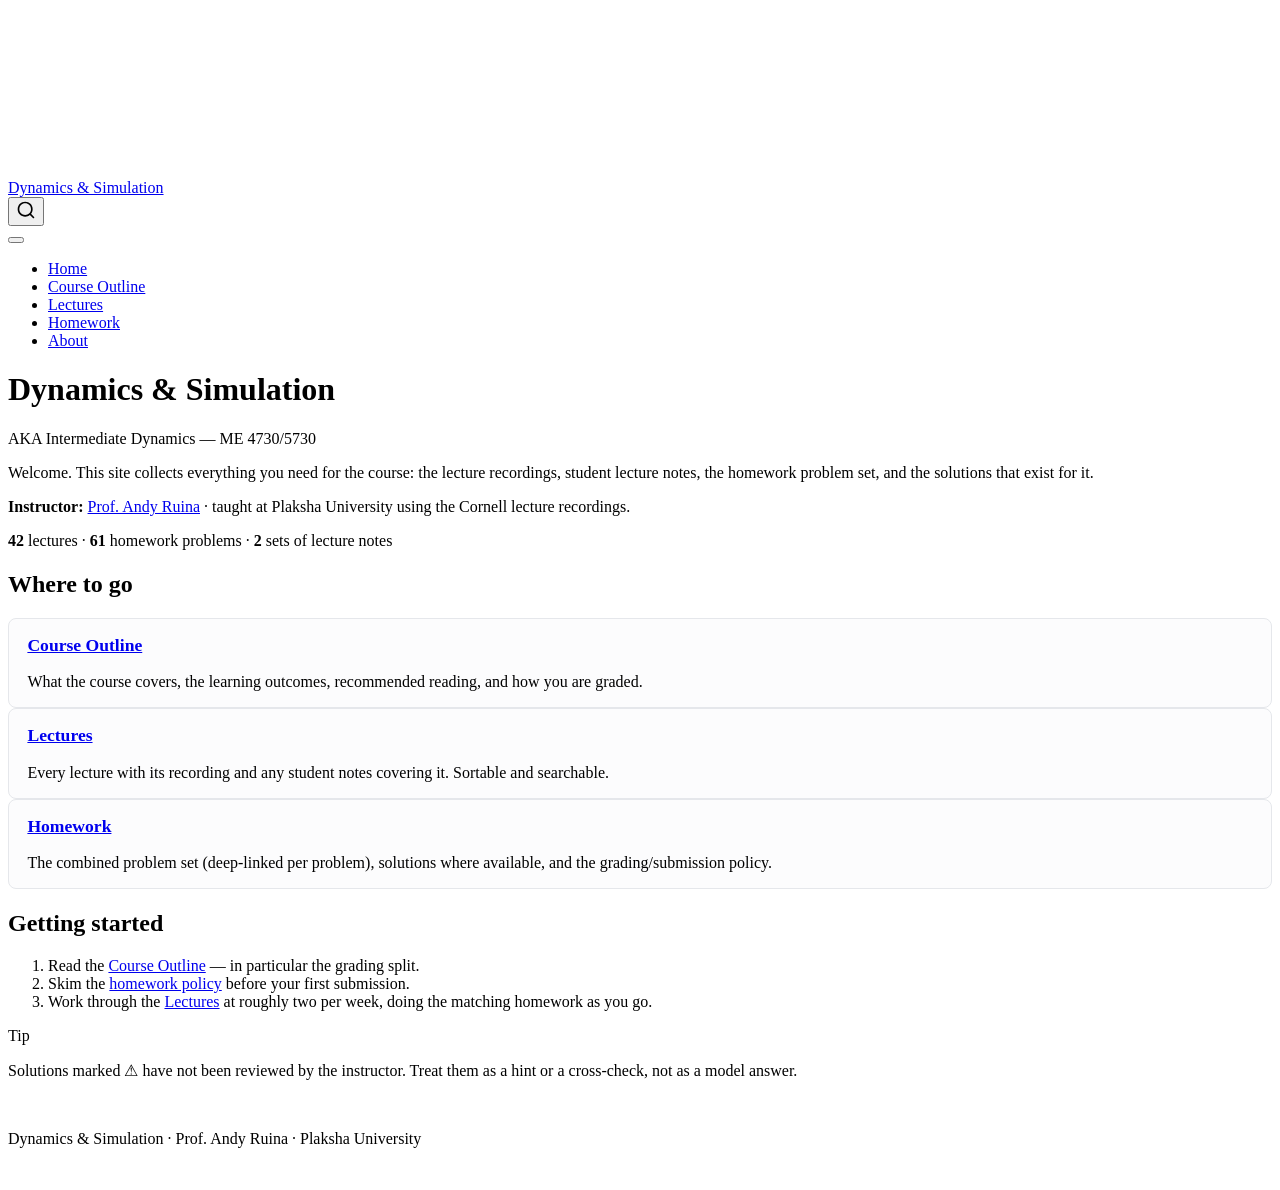
==== index.html @ d8b7e705 "Built site for gh-pages" ====
<!DOCTYPE html>
<html xmlns="http://www.w3.org/1999/xhtml" lang="en" xml:lang="en"><head>

<meta charset="utf-8">
<meta name="generator" content="quarto-1.10.18">

<meta name="viewport" content="width=device-width, initial-scale=1.0, user-scalable=yes">


<title>Dynamics &amp; Simulation</title>
<style>
/* Default styles provided by pandoc.
** See https://pandoc.org/MANUAL.html#variables-for-html for config info.
*/
span.smallcaps{font-variant: small-caps;}
div.columns{display: flex; gap: 1.5em;}
div.column{flex: auto;}
@media screen {
div.columns{gap: min(4vw, 1.5em);}
div.column{overflow-x: auto;}
}
div.hanging-indent{margin-left: 1.5em; text-indent: -1.5em;}
ul.task-list{list-style: none;}
ul.task-list li input[type="checkbox"] {
  width: 0.8em;
  margin: 0 0.8em 0.2em -1em; /* quarto-specific, see https://github.com/quarto-dev/quarto-cli/issues/4556 */ 
  vertical-align: middle;
}
</style>


<script src="site_libs/quarto-nav/quarto-nav.js"></script>
<script src="site_libs/quarto-nav/headroom.min.js"></script>
<script src="site_libs/clipboard/clipboard.min.js"></script>
<script src="site_libs/quarto-search/autocomplete.umd.js"></script>
<script src="site_libs/quarto-search/fuse.min.js"></script>
<script src="site_libs/quarto-search/quarto-search.js"></script>
<meta name="quarto:offset" content="./">
<script src="site_libs/quarto-html/quarto.js" type="module"></script>
<script src="site_libs/quarto-html/tabsets/tabsets.js" type="module"></script>
<script src="site_libs/quarto-html/popper.min.js"></script>
<script src="site_libs/quarto-html/tippy.umd.min.js"></script>
<script src="site_libs/quarto-html/anchor.min.js"></script>
<link href="site_libs/quarto-html/tippy.css" rel="stylesheet">
<link href="site_libs/quarto-html/quarto-syntax-highlighting-64a204ab8560d761af7679ceaba22944.css" rel="stylesheet" id="quarto-text-highlighting-styles">
<script src="site_libs/bootstrap/bootstrap.min.js"></script>
<link href="site_libs/bootstrap/bootstrap-icons.css" rel="stylesheet">
<link href="site_libs/bootstrap/bootstrap-6ac2aec46ad7f46b16024ee4409aa65c.min.css" rel="stylesheet" append-hash="true" id="quarto-bootstrap" data-mode="light">
<script id="quarto-search-options" type="application/json">{
  "location": "navbar",
  "copy-button": false,
  "collapse-after": 3,
  "panel-placement": "end",
  "type": "overlay",
  "limit": 50,
  "keyboard-shortcut": [
    "f",
    "/",
    "s"
  ],
  "show-item-context": false,
  "language": {
    "search-no-results-text": "No results",
    "search-matching-documents-text": "matching documents",
    "search-copy-link-title": "Copy link to search",
    "search-hide-matches-text": "Hide additional matches",
    "search-more-match-text": "more match in this document",
    "search-more-matches-text": "more matches in this document",
    "search-clear-button-title": "Clear",
    "search-text-placeholder": "",
    "search-detached-cancel-button-title": "Cancel",
    "search-submit-button-title": "Submit",
    "search-label": "Search"
  }
}</script>


<link rel="stylesheet" href="styles.css">
</head>

<body class="nav-fixed fullcontent quarto-light">

<div id="quarto-search-results"></div>
  <header id="quarto-header" class="headroom fixed-top">
    <nav class="navbar navbar-expand-lg " data-bs-theme="dark">
      <div class="navbar-container container-fluid">
      <div class="navbar-brand-container mx-auto">
    <a class="navbar-brand" href="./index.html">
    <span class="navbar-title">Dynamics &amp; Simulation</span>
    </a>
  </div>
            <div id="quarto-search" class="" title="Search"></div>
          <button class="navbar-toggler" type="button" data-bs-toggle="collapse" data-bs-target="#navbarCollapse" aria-controls="navbarCollapse" role="menu" aria-expanded="false" aria-label="Toggle navigation" onclick="if (window.quartoToggleHeadroom) { window.quartoToggleHeadroom(); }">
  <span class="navbar-toggler-icon"></span>
</button>
          <div class="collapse navbar-collapse" id="navbarCollapse">
            <ul class="navbar-nav navbar-nav-scroll me-auto">
  <li class="nav-item">
    <a class="nav-link active" href="./index.html" aria-current="page"> 
<span class="menu-text">Home</span></a>
  </li>  
  <li class="nav-item">
    <a class="nav-link" href="./outline.html"> 
<span class="menu-text">Course Outline</span></a>
  </li>  
  <li class="nav-item">
    <a class="nav-link" href="./lectures.html"> 
<span class="menu-text">Lectures</span></a>
  </li>  
  <li class="nav-item">
    <a class="nav-link" href="./homework.html"> 
<span class="menu-text">Homework</span></a>
  </li>  
  <li class="nav-item">
    <a class="nav-link" href="./about.html"> 
<span class="menu-text">About</span></a>
  </li>  
</ul>
          </div> <!-- /navcollapse -->
            <div class="quarto-navbar-tools">
</div>
      </div> <!-- /container-fluid -->
    </nav>
</header>
<!-- content -->
<div id="quarto-content" class="quarto-container page-columns page-rows-contents page-layout-article page-navbar">
<!-- sidebar -->
<!-- margin-sidebar -->
    
<!-- main -->
<main class="content" id="quarto-document-content">

<header id="title-block-header" class="quarto-title-block default">
<div class="quarto-title">
<h1 class="title">Dynamics &amp; Simulation</h1>
<p class="subtitle lead">AKA Intermediate Dynamics — ME 4730/5730</p>
</div>



<div class="quarto-title-meta">

    
  
    
  </div>
  


</header>


<p>Welcome. This site collects everything you need for the course: the lecture recordings, student lecture notes, the homework problem set, and the solutions that exist for it.</p>
<p><strong>Instructor:</strong> <a href="https://ruina.org">Prof.&nbsp;Andy Ruina</a> · taught at Plaksha University using the Cornell lecture recordings.</p>
<p><strong>42</strong> lectures · <strong>61</strong> homework problems · <strong>2</strong> sets of lecture notes</p>
<section id="where-to-go" class="level2">
<h2 class="anchored" data-anchor-id="where-to-go">Where to go</h2>
<div class="grid">
<section id="course-outline" class="level3 g-col-12 g-col-md-4">
<h3 class="anchored" data-anchor-id="course-outline"><a href="./outline.html">Course Outline</a></h3>
<p>What the course covers, the learning outcomes, recommended reading, and how you are graded.</p>
</section>
<section id="lectures" class="level3 g-col-12 g-col-md-4">
<h3 class="anchored" data-anchor-id="lectures"><a href="./lectures.html">Lectures</a></h3>
<p>Every lecture with its recording and any student notes covering it. Sortable and searchable.</p>
</section>
<section id="homework" class="level3 g-col-12 g-col-md-4">
<h3 class="anchored" data-anchor-id="homework"><a href="./homework.html">Homework</a></h3>
<p>The combined problem set (deep-linked per problem), solutions where available, and the grading/submission policy.</p>
</section>
</div>
</section>
<section id="getting-started" class="level2">
<h2 class="anchored" data-anchor-id="getting-started">Getting started</h2>
<ol type="1">
<li>Read the <a href="./outline.html">Course Outline</a> — in particular the grading split.</li>
<li>Skim the <a href="./homework.html#homework-policy">homework policy</a> before your first submission.</li>
<li>Work through the <a href="./lectures.html">Lectures</a> at roughly two per week, doing the matching homework as you go.</li>
</ol>
<div class="callout callout-style-default callout-tip callout-titled">
<div class="callout-header d-flex align-content-center">
<div class="callout-icon-container">
<i class="callout-icon"></i>
</div>
<div class="callout-title-container flex-fill">
Tip
</div>
</div>
<div class="callout-body-container callout-body">
<p>Solutions marked ⚠ have not been reviewed by the instructor. Treat them as a hint or a cross-check, not as a model answer.</p>
</div>
</div>


</section>

</main> <!-- /main -->
<script id="quarto-html-after-body" type="application/javascript">
  window.document.addEventListener("DOMContentLoaded", function (event) {
    const icon = "";
    const anchorJS = new window.AnchorJS();
    anchorJS.options = {
      placement: 'right',
      icon: icon
    };
    anchorJS.add('.anchored');
    const isCodeAnnotation = (el) => {
      for (const clz of el.classList) {
        if (clz.startsWith('code-annotation-')) {                     
          return true;
        }
      }
      return false;
    }
    const onCopySuccess = function(e) {
      // button target
      const button = e.trigger;
      // don't keep focus
      button.blur();
      // flash "checked"
      button.classList.add('code-copy-button-checked');
      var currentTitle = button.getAttribute("title");
      button.setAttribute("title", "Copied!");
      let tooltip;
      if (window.bootstrap) {
        button.setAttribute("data-bs-toggle", "tooltip");
        button.setAttribute("data-bs-placement", "left");
        button.setAttribute("data-bs-title", "Copied!");
        tooltip = new bootstrap.Tooltip(button, 
          { trigger: "manual", 
            customClass: "code-copy-button-tooltip",
            offset: [0, -8]});
        tooltip.show();    
      }
      setTimeout(function() {
        if (tooltip) {
          tooltip.hide();
          button.removeAttribute("data-bs-title");
          button.removeAttribute("data-bs-toggle");
          button.removeAttribute("data-bs-placement");
        }
        button.setAttribute("title", currentTitle);
        button.classList.remove('code-copy-button-checked');
      }, 1000);
      // clear code selection
      e.clearSelection();
    }
    const getTextToCopy = function(trigger) {
      const outerScaffold = trigger.parentElement.cloneNode(true);
      const codeEl = outerScaffold.querySelector('code');
      for (const childEl of codeEl.children) {
        if (isCodeAnnotation(childEl)) {
          childEl.remove();
        }
      }
      return codeEl.innerText;
    }
    const clipboard = new window.ClipboardJS('.code-copy-button:not([data-in-quarto-modal])', {
      text: getTextToCopy
    });
    clipboard.on('success', onCopySuccess);
    if (window.document.getElementById('quarto-embedded-source-code-modal')) {
      const clipboardModal = new window.ClipboardJS('.code-copy-button[data-in-quarto-modal]', {
        text: getTextToCopy,
        container: window.document.getElementById('quarto-embedded-source-code-modal')
      });
      clipboardModal.on('success', onCopySuccess);
    }
      var localhostRegex = new RegExp(/^(?:http|https):\/\/localhost\:?[0-9]*\//);
      var mailtoRegex = new RegExp(/^mailto:/);
        var filterRegex = new RegExp("https:\/\/suraj1102\.github\.io\/DynamicsSimWebsite\/");
      var isInternal = (href) => {
          return filterRegex.test(href) || localhostRegex.test(href) || mailtoRegex.test(href);
      }
      // Inspect non-navigation links and adorn them if external
     var links = window.document.querySelectorAll('a[href]:not(.nav-link):not(.navbar-brand):not(.toc-action):not(.sidebar-link):not(.sidebar-item-toggle):not(.pagination-link):not(.no-external):not([aria-hidden]):not(.dropdown-item):not(.quarto-navigation-tool):not(.about-link)');
      for (var i=0; i<links.length; i++) {
        const link = links[i];
        if (!isInternal(link.href)) {
          // undo the damage that might have been done by quarto-nav.js in the case of
          // links that we want to consider external
          if (link.dataset.originalHref !== undefined) {
            link.href = link.dataset.originalHref;
          }
            // target, if specified
            link.setAttribute("target", "_blank");
            if (link.getAttribute("rel") === null) {
              link.setAttribute("rel", "noopener");
            }
        }
      }
    function tippyHover(el, contentFn, onTriggerFn, onUntriggerFn) {
      const config = {
        allowHTML: true,
        maxWidth: 500,
        delay: 100,
        arrow: false,
        appendTo: function(el) {
            return el.parentElement;
        },
        interactive: true,
        interactiveBorder: 10,
        theme: 'quarto',
        placement: 'bottom-start',
      };
      if (contentFn) {
        config.content = contentFn;
      }
      if (onTriggerFn) {
        config.onTrigger = onTriggerFn;
      }
      if (onUntriggerFn) {
        config.onUntrigger = onUntriggerFn;
      }
      window.tippy(el, config); 
    }
    const noterefs = window.document.querySelectorAll('a[role="doc-noteref"]');
    for (var i=0; i<noterefs.length; i++) {
      const ref = noterefs[i];
      tippyHover(ref, function() {
        // use id or data attribute instead here
        let href = ref.getAttribute('data-footnote-href') || ref.getAttribute('href');
        try { href = new URL(href).hash; } catch {}
        const id = href.replace(/^#\/?/, "");
        const note = window.document.getElementById(id);
        if (note) {
          return note.innerHTML;
        } else {
          return "";
        }
      });
    }
    const xrefs = window.document.querySelectorAll('a.quarto-xref');
    const processXRef = (id, note) => {
      // Strip column container classes
      const stripColumnClz = (el) => {
        el.classList.remove("page-full", "page-columns");
        if (el.children) {
          for (const child of el.children) {
            stripColumnClz(child);
          }
        }
      }
      stripColumnClz(note)
      if (id === null || id.startsWith('sec-')) {
        // Special case sections, only their first couple elements
        const container = document.createElement("div");
        if (note.children && note.children.length > 2) {
          container.appendChild(note.children[0].cloneNode(true));
          for (let i = 1; i < note.children.length; i++) {
            const child = note.children[i];
            if (child.tagName === "P" && child.innerText === "") {
              continue;
            } else {
              container.appendChild(child.cloneNode(true));
              break;
            }
          }
          if (window.Quarto?.typesetMath) {
            window.Quarto.typesetMath(container);
          }
          return container.innerHTML
        } else {
          if (window.Quarto?.typesetMath) {
            window.Quarto.typesetMath(note);
          }
          return note.innerHTML;
        }
      } else {
        // Remove any anchor links if they are present
        const anchorLink = note.querySelector('a.anchorjs-link');
        if (anchorLink) {
          anchorLink.remove();
        }
        if (window.Quarto?.typesetMath) {
          window.Quarto.typesetMath(note);
        }
        if (note.classList.contains("callout")) {
          return note.outerHTML;
        } else {
          return note.innerHTML;
        }
      }
    }
    for (var i=0; i<xrefs.length; i++) {
      const xref = xrefs[i];
      tippyHover(xref, undefined, function(instance) {
        instance.disable();
        let url = xref.getAttribute('href');
        let hash = undefined; 
        if (url.startsWith('#')) {
          hash = url;
        } else {
          try { hash = new URL(url).hash; } catch {}
        }
        if (hash) {
          const id = hash.replace(/^#\/?/, "");
          const note = window.document.getElementById(id);
          if (note !== null) {
            try {
              const html = processXRef(id, note.cloneNode(true));
              instance.setContent(html);
            } finally {
              instance.enable();
              instance.show();
            }
          } else {
            // See if we can fetch this
            fetch(url.split('#')[0])
            .then(res => res.text())
            .then(html => {
              const parser = new DOMParser();
              const htmlDoc = parser.parseFromString(html, "text/html");
              const note = htmlDoc.getElementById(id);
              if (note !== null) {
                const html = processXRef(id, note);
                instance.setContent(html);
              } 
            }).finally(() => {
              instance.enable();
              instance.show();
            });
          }
        } else {
          // See if we can fetch a full url (with no hash to target)
          // This is a special case and we should probably do some content thinning / targeting
          fetch(url)
          .then(res => res.text())
          .then(html => {
            const parser = new DOMParser();
            const htmlDoc = parser.parseFromString(html, "text/html");
            const note = htmlDoc.querySelector('main.content');
            if (note !== null) {
              // This should only happen for chapter cross references
              // (since there is no id in the URL)
              // remove the first header
              if (note.children.length > 0 && note.children[0].tagName === "HEADER") {
                note.children[0].remove();
              }
              const html = processXRef(null, note);
              instance.setContent(html);
            } 
          }).finally(() => {
            instance.enable();
            instance.show();
          });
        }
      }, function(instance) {
      });
    }
        let selectedAnnoteEl;
        const selectorForAnnotation = ( cell, annotation) => {
          let cellAttr = 'data-code-cell="' + cell + '"';
          let lineAttr = 'data-code-annotation="' +  annotation + '"';
          const selector = 'span[' + cellAttr + '][' + lineAttr + ']';
          return selector;
        }
        const selectCodeLines = (annoteEl) => {
          const doc = window.document;
          const targetCell = annoteEl.getAttribute("data-target-cell");
          const targetAnnotation = annoteEl.getAttribute("data-target-annotation");
          const annoteSpan = window.document.querySelector(selectorForAnnotation(targetCell, targetAnnotation));
          const lines = annoteSpan.getAttribute("data-code-lines").split(",");
          const lineIds = lines.map((line) => {
            return targetCell + "-" + line;
          })
          let top = null;
          let height = null;
          let parent = null;
          if (lineIds.length > 0) {
              //compute the position of the single el (top and bottom and make a div)
              const el = window.document.getElementById(lineIds[0]);
              top = el.offsetTop;
              height = el.offsetHeight;
              parent = el.parentElement.parentElement;
            if (lineIds.length > 1) {
              const lastEl = window.document.getElementById(lineIds[lineIds.length - 1]);
              const bottom = lastEl.offsetTop + lastEl.offsetHeight;
              height = bottom - top;
            }
            if (top !== null && height !== null && parent !== null) {
              // cook up a div (if necessary) and position it 
              let div = window.document.getElementById("code-annotation-line-highlight");
              if (div === null) {
                div = window.document.createElement("div");
                div.setAttribute("id", "code-annotation-line-highlight");
                div.style.position = 'absolute';
                parent.appendChild(div);
              }
              div.style.top = top - 2 + "px";
              div.style.height = height + 4 + "px";
              div.style.left = 0;
              let gutterDiv = window.document.getElementById("code-annotation-line-highlight-gutter");
              if (gutterDiv === null) {
                gutterDiv = window.document.createElement("div");
                gutterDiv.setAttribute("id", "code-annotation-line-highlight-gutter");
                gutterDiv.style.position = 'absolute';
                const codeCell = window.document.getElementById(targetCell);
                const gutter = codeCell.querySelector('.code-annotation-gutter');
                gutter.appendChild(gutterDiv);
              }
              gutterDiv.style.top = top - 2 + "px";
              gutterDiv.style.height = height + 4 + "px";
            }
            selectedAnnoteEl = annoteEl;
          }
        };
        const unselectCodeLines = () => {
          const elementsIds = ["code-annotation-line-highlight", "code-annotation-line-highlight-gutter"];
          elementsIds.forEach((elId) => {
            const div = window.document.getElementById(elId);
            if (div) {
              div.remove();
            }
          });
          selectedAnnoteEl = undefined;
        };
          // Handle positioning of the toggle
      window.addEventListener(
        "resize",
        throttle(() => {
          elRect = undefined;
          if (selectedAnnoteEl) {
            selectCodeLines(selectedAnnoteEl);
          }
        }, 10)
      );
      function throttle(fn, ms) {
      let throttle = false;
      let timer;
        return (...args) => {
          if(!throttle) { // first call gets through
              fn.apply(this, args);
              throttle = true;
          } else { // all the others get throttled
              if(timer) clearTimeout(timer); // cancel #2
              timer = setTimeout(() => {
                fn.apply(this, args);
                timer = throttle = false;
              }, ms);
          }
        };
      }
        // Attach click handler to the DT
        const annoteDls = window.document.querySelectorAll('dt[data-target-cell]');
        for (const annoteDlNode of annoteDls) {
          annoteDlNode.addEventListener('click', (event) => {
            const clickedEl = event.target;
            if (clickedEl !== selectedAnnoteEl) {
              unselectCodeLines();
              const activeEl = window.document.querySelector('dt[data-target-cell].code-annotation-active');
              if (activeEl) {
                activeEl.classList.remove('code-annotation-active');
              }
              selectCodeLines(clickedEl);
              clickedEl.classList.add('code-annotation-active');
            } else {
              // Unselect the line
              unselectCodeLines();
              clickedEl.classList.remove('code-annotation-active');
            }
          });
        }
    const findCites = (el) => {
      const parentEl = el.parentElement;
      if (parentEl) {
        const cites = parentEl.dataset.cites;
        if (cites) {
          return {
            el,
            cites: cites.split(' ')
          };
        } else {
          return findCites(el.parentElement)
        }
      } else {
        return undefined;
      }
    };
    var bibliorefs = window.document.querySelectorAll('a[role="doc-biblioref"]');
    for (var i=0; i<bibliorefs.length; i++) {
      const ref = bibliorefs[i];
      const citeInfo = findCites(ref);
      if (citeInfo) {
        tippyHover(citeInfo.el, function() {
          var popup = window.document.createElement('div');
          citeInfo.cites.forEach(function(cite) {
            var citeDiv = window.document.createElement('div');
            citeDiv.classList.add('hanging-indent');
            citeDiv.classList.add('csl-entry');
            var biblioDiv = window.document.getElementById('ref-' + cite);
            if (biblioDiv) {
              citeDiv.innerHTML = biblioDiv.innerHTML;
            }
            popup.appendChild(citeDiv);
          });
          return popup.innerHTML;
        });
      }
    }
  });
  </script>
</div> <!-- /content -->
<footer class="footer">
  <div class="nav-footer">
    <div class="nav-footer-left">
      &nbsp;
    </div>   
    <div class="nav-footer-center">
<p>Dynamics &amp; Simulation · Prof.&nbsp;Andy Ruina · Plaksha University</p>
</div>
    <div class="nav-footer-right">
      &nbsp;
    </div>
  </div>
</footer>




</body></html>
---- site_libs/quarto-html/tippy.css ----
.tippy-box[data-animation=fade][data-state=hidden]{opacity:0}[data-tippy-root]{max-width:calc(100vw - 10px)}.tippy-box{position:relative;background-color:#333;color:#fff;border-radius:4px;font-size:14px;line-height:1.4;white-space:normal;outline:0;transition-property:transform,visibility,opacity}.tippy-box[data-placement^=top]>.tippy-arrow{bottom:0}.tippy-box[data-placement^=top]>.tippy-arrow:before{bottom:-7px;left:0;border-width:8px 8px 0;border-top-color:initial;transform-origin:center top}.tippy-box[data-placement^=bottom]>.tippy-arrow{top:0}.tippy-box[data-placement^=bottom]>.tippy-arrow:before{top:-7px;left:0;border-width:0 8px 8px;border-bottom-color:initial;transform-origin:center bottom}.tippy-box[data-placement^=left]>.tippy-arrow{right:0}.tippy-box[data-placement^=left]>.tippy-arrow:before{border-width:8px 0 8px 8px;border-left-color:initial;right:-7px;transform-origin:center left}.tippy-box[data-placement^=right]>.tippy-arrow{left:0}.tippy-box[data-placement^=right]>.tippy-arrow:before{left:-7px;border-width:8px 8px 8px 0;border-right-color:initial;transform-origin:center right}.tippy-box[data-inertia][data-state=visible]{transition-timing-function:cubic-bezier(.54,1.5,.38,1.11)}.tippy-arrow{width:16px;height:16px;color:#333}.tippy-arrow:before{content:"";position:absolute;border-color:transparent;border-style:solid}.tippy-content{position:relative;padding:5px 9px;z-index:1}
---- site_libs/quarto-html/quarto-syntax-highlighting-64a204ab8560d761af7679ceaba22944.css ----
/* quarto syntax highlight colors */
:root {
  --quarto-hl-ot-color: #003B4F;
  --quarto-hl-at-color: #657422;
  --quarto-hl-ss-color: #20794D;
  --quarto-hl-an-color: #5E5E5E;
  --quarto-hl-fu-color: #4758AB;
  --quarto-hl-st-color: #20794D;
  --quarto-hl-cf-color: #003B4F;
  --quarto-hl-op-color: #5E5E5E;
  --quarto-hl-er-color: #AD0000;
  --quarto-hl-bn-color: #AD0000;
  --quarto-hl-al-color: #AD0000;
  --quarto-hl-va-color: #111111;
  --quarto-hl-bu-color: inherit;
  --quarto-hl-ex-color: inherit;
  --quarto-hl-pp-color: #AD0000;
  --quarto-hl-in-color: #5E5E5E;
  --quarto-hl-vs-color: #20794D;
  --quarto-hl-wa-color: #5E5E5E;
  --quarto-hl-do-color: #5E5E5E;
  --quarto-hl-im-color: #00769E;
  --quarto-hl-ch-color: #20794D;
  --quarto-hl-dt-color: #AD0000;
  --quarto-hl-fl-color: #AD0000;
  --quarto-hl-co-color: #5E5E5E;
  --quarto-hl-cv-color: #5E5E5E;
  --quarto-hl-cn-color: #8f5902;
  --quarto-hl-sc-color: #5E5E5E;
  --quarto-hl-dv-color: #AD0000;
  --quarto-hl-kw-color: #003B4F;
}

/* other quarto variables */
:root {
  --quarto-font-monospace: SFMono-Regular, Menlo, Monaco, Consolas, "Liberation Mono", "Courier New", monospace;
}

/* syntax highlight based on Pandoc's rules */
pre > code.sourceCode > span {
  color: #003B4F;
}

code.sourceCode > span {
  color: #003B4F;
}

div.sourceCode,
div.sourceCode pre.sourceCode {
  color: #003B4F;
}

/* Normal */
code span {
  color: #003B4F;
}

/* Alert */
code span.al {
  color: #AD0000;
  font-style: inherit;
}

/* Annotation */
code span.an {
  color: #5E5E5E;
  font-style: inherit;
}

/* Attribute */
code span.at {
  color: #657422;
  font-style: inherit;
}

/* BaseN */
code span.bn {
  color: #AD0000;
  font-style: inherit;
}

/* BuiltIn */
code span.bu {
  font-style: inherit;
}

/* ControlFlow */
code span.cf {
  color: #003B4F;
  font-weight: bold;
  font-style: inherit;
}

/* Char */
code span.ch {
  color: #20794D;
  font-style: inherit;
}

/* Constant */
code span.cn {
  color: #8f5902;
  font-style: inherit;
}

/* Comment */
code span.co {
  color: #5E5E5E;
  font-style: inherit;
}

/* CommentVar */
code span.cv {
  color: #5E5E5E;
  font-style: italic;
}

/* Documentation */
code span.do {
  color: #5E5E5E;
  font-style: italic;
}

/* DataType */
code span.dt {
  color: #AD0000;
  font-style: inherit;
}

/* DecVal */
code span.dv {
  color: #AD0000;
  font-style: inherit;
}

/* Error */
code span.er {
  color: #AD0000;
  font-style: inherit;
}

/* Extension */
code span.ex {
  font-style: inherit;
}

/* Float */
code span.fl {
  color: #AD0000;
  font-style: inherit;
}

/* Function */
code span.fu {
  color: #4758AB;
  font-style: inherit;
}

/* Import */
code span.im {
  color: #00769E;
  font-style: inherit;
}

/* Information */
code span.in {
  color: #5E5E5E;
  font-style: inherit;
}

/* Keyword */
code span.kw {
  color: #003B4F;
  font-weight: bold;
  font-style: inherit;
}

/* Operator */
code span.op {
  color: #5E5E5E;
  font-style: inherit;
}

/* Other */
code span.ot {
  color: #003B4F;
  font-style: inherit;
}

/* Preprocessor */
code span.pp {
  color: #AD0000;
  font-style: inherit;
}

/* SpecialChar */
code span.sc {
  color: #5E5E5E;
  font-style: inherit;
}

/* SpecialString */
code span.ss {
  color: #20794D;
  font-style: inherit;
}

/* String */
code span.st {
  color: #20794D;
  font-style: inherit;
}

/* Variable */
code span.va {
  color: #111111;
  font-style: inherit;
}

/* VerbatimString */
code span.vs {
  color: #20794D;
  font-style: inherit;
}

/* Warning */
code span.wa {
  color: #5E5E5E;
  font-style: italic;
}

.prevent-inlining {
  content: "</";
}

/*# sourceMappingURL=9d8d5bb603a83b8298b89080a598c93b.css.map */
---- styles.css ----
/* Dynamics & Simulation course site */

:root {
  --pill-radius: 999px;
  --video: #0b6bcb;
  --video-bg: #e8f1fc;
  --notes: #6b3fa0;
  --notes-bg: #f1ebf9;
  --solution: #16794c;
  --solution-bg: #e6f4ec;
  --problem: #8a5a00;
  --problem-bg: #fdf1dc;
  --used: #16794c;
  --used-bg: #e6f4ec;
  --unused: #6c757d;
  --unused-bg: #eef0f2;
  --file-bg: #eef0f2;
}

/* --- link pills used throughout the two data tables --- */
.pill {
  display: inline-block;
  padding: 0.12em 0.62em;
  margin: 0.12em 0.1em;
  border-radius: var(--pill-radius);
  font-size: 0.82em;
  line-height: 1.6;
  white-space: nowrap;
  text-decoration: none;
  border: 1px solid transparent;
}

.pill:hover {
  text-decoration: none;
  filter: brightness(0.94);
}

.pill-video    { color: var(--video);    background: var(--video-bg);    border-color: color-mix(in srgb, var(--video) 25%, transparent); }
.pill-notes    { color: var(--notes);    background: var(--notes-bg);    border-color: color-mix(in srgb, var(--notes) 25%, transparent); }
.pill-solution { color: var(--solution); background: var(--solution-bg); border-color: color-mix(in srgb, var(--solution) 25%, transparent); }
.pill-problem  { color: var(--problem);  background: var(--problem-bg);  border-color: color-mix(in srgb, var(--problem) 25%, transparent); }
.pill-used     { color: var(--used);     background: var(--used-bg); }
.pill-unused   { color: var(--unused);   background: var(--unused-bg); }
.pill-file     { color: #333;            background: var(--file-bg); font-size: 0.78em; }

/* a solution set that has supporting files but no PDF of its own */
.pill-nopdf {
  opacity: 0.75;
  border-style: dashed;
  cursor: help;
}

.warn {
  color: #b54708;
  font-weight: 700;
  cursor: help;
}

.muted {
  color: #8a9099;
}

/* collapsible list of supporting .m/.png files under a solution */
details.support {
  display: inline-block;
  vertical-align: middle;
  margin-left: 0.25em;
}

details.support > summary {
  cursor: pointer;
  font-size: 0.76em;
  color: #6c757d;
  list-style: none;
}

details.support > summary::-webkit-details-marker { display: none; }
details.support > summary::before { content: "+ "; }
details.support[open] > summary::before { content: "− "; }

details.support > *:not(summary) { display: inline; }

/* --- itables tweaks --- */
table.course-table {
  font-size: 0.94rem;
  width: 100% !important;
}

table.course-table td {
  vertical-align: top;
}

table.course-table td:first-child,
table.course-table th:first-child {
  width: 3.5rem;
  min-width: 3.5rem;
  text-align: center;
}

table.course-table td:first-child {
  font-variant-numeric: tabular-nums;
  color: #6c757d;
}

/* keep the table controls from crowding the table */
.dt-container .dt-layout-row { margin-bottom: 0.5rem; }

/* --- embedded policy PDF --- */
.pdf-embed {
  border: 1px solid #dee2e6;
  border-radius: 6px;
  overflow: hidden;
  margin-bottom: 1.5rem;
  background: #f8f9fa;
}

.pdf-embed object { display: block; }

/* --- "other materials" listing --- */
ul.other-materials {
  columns: 2;
  column-gap: 2rem;
  margin-bottom: 1.5rem;
}

ul.other-materials li {
  break-inside: avoid;
  margin-bottom: 0.2rem;
}

@media (max-width: 700px) {
  ul.other-materials { columns: 1; }
  .pdf-embed object { height: 480px; }
}

/* --- home page cards ---
   Quarto renders a ::: block containing a heading as a <section>, not a <div>,
   so match on the grid-column class rather than the element name. */
.grid > [class*="g-col"] {
  border: 1px solid #e5e7eb;
  border-radius: 8px;
  padding: 1rem 1.15rem;
  background: #fcfcfd;
}

.grid > [class*="g-col"] h3 {
  margin-top: 0;
  font-size: 1.1rem;
}

.grid > [class*="g-col"] p:last-child { margin-bottom: 0; }
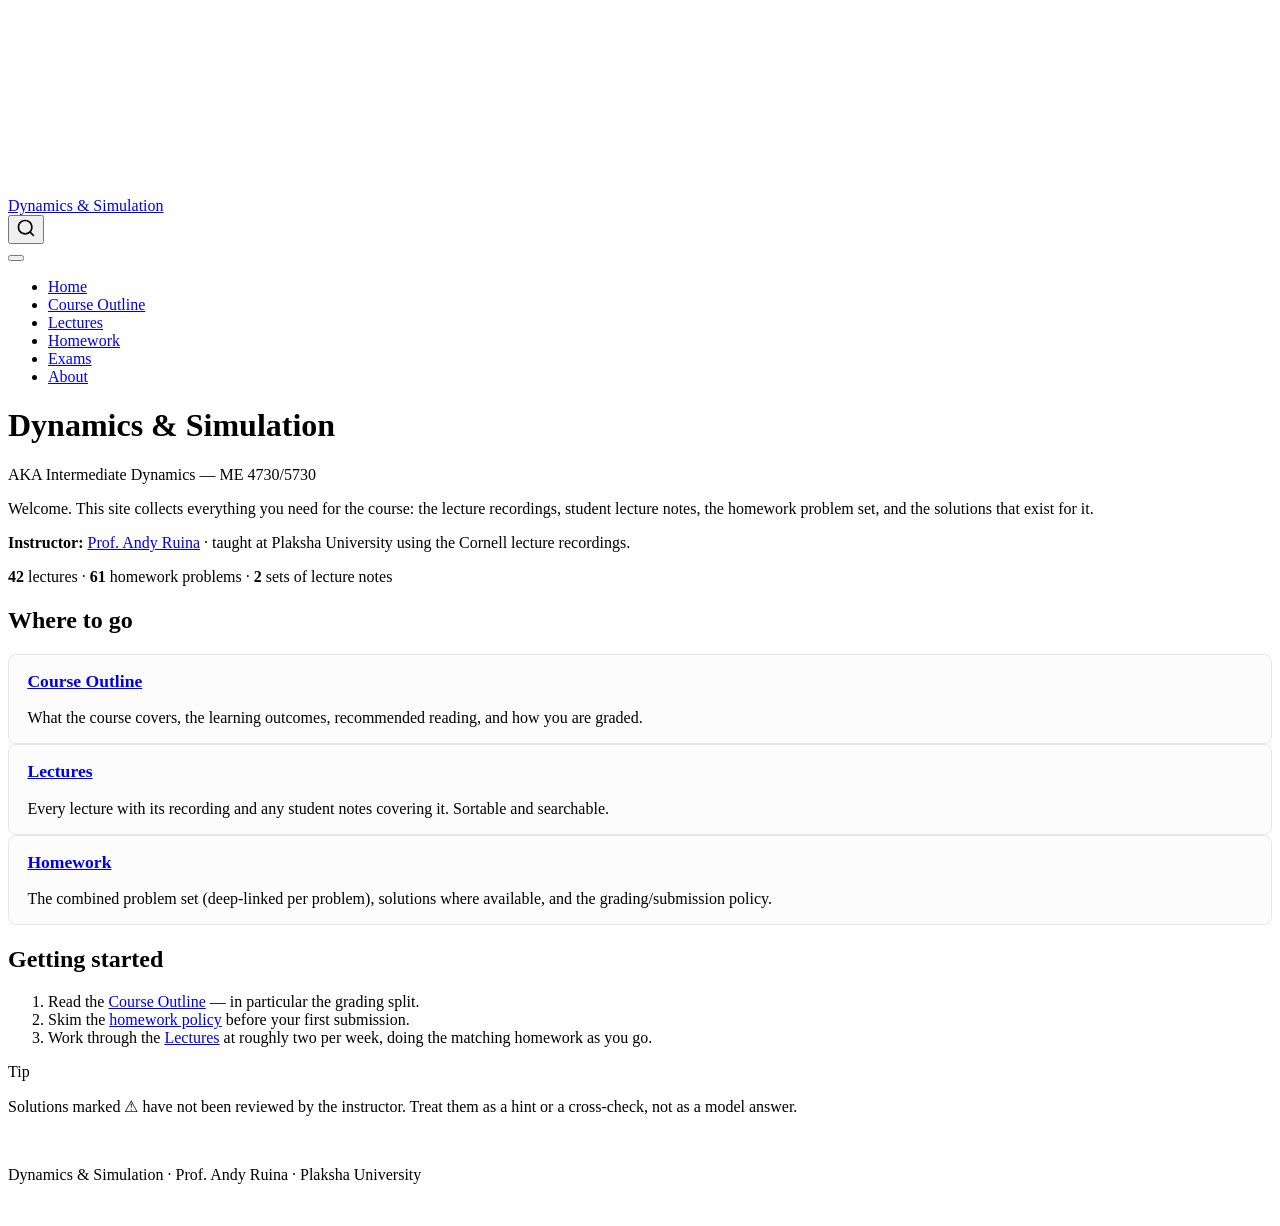
==== commit 23c174d8: "Built site for gh-pages" ====
--- a/index.html
+++ b/index.html
@@ -45,7 +45,7 @@
 <link href="site_libs/quarto-html/quarto-syntax-highlighting-64a204ab8560d761af7679ceaba22944.css" rel="stylesheet" id="quarto-text-highlighting-styles">
 <script src="site_libs/bootstrap/bootstrap.min.js"></script>
 <link href="site_libs/bootstrap/bootstrap-icons.css" rel="stylesheet">
-<link href="site_libs/bootstrap/bootstrap-6ac2aec46ad7f46b16024ee4409aa65c.min.css" rel="stylesheet" append-hash="true" id="quarto-bootstrap" data-mode="light">
+<link href="site_libs/bootstrap/bootstrap-55617497126496852ff9f5a59253c640.min.css" rel="stylesheet" append-hash="true" id="quarto-bootstrap" data-mode="light">
 <script id="quarto-search-options" type="application/json">{
   "location": "navbar",
   "copy-button": false,
@@ -112,6 +112,10 @@
 <span class="menu-text">Homework</span></a>
   </li>  
   <li class="nav-item">
+    <a class="nav-link" href="./exams.html"> 
+<span class="menu-text">Exams</span></a>
+  </li>  
+  <li class="nav-item">
     <a class="nav-link" href="./about.html"> 
 <span class="menu-text">About</span></a>
   </li>  
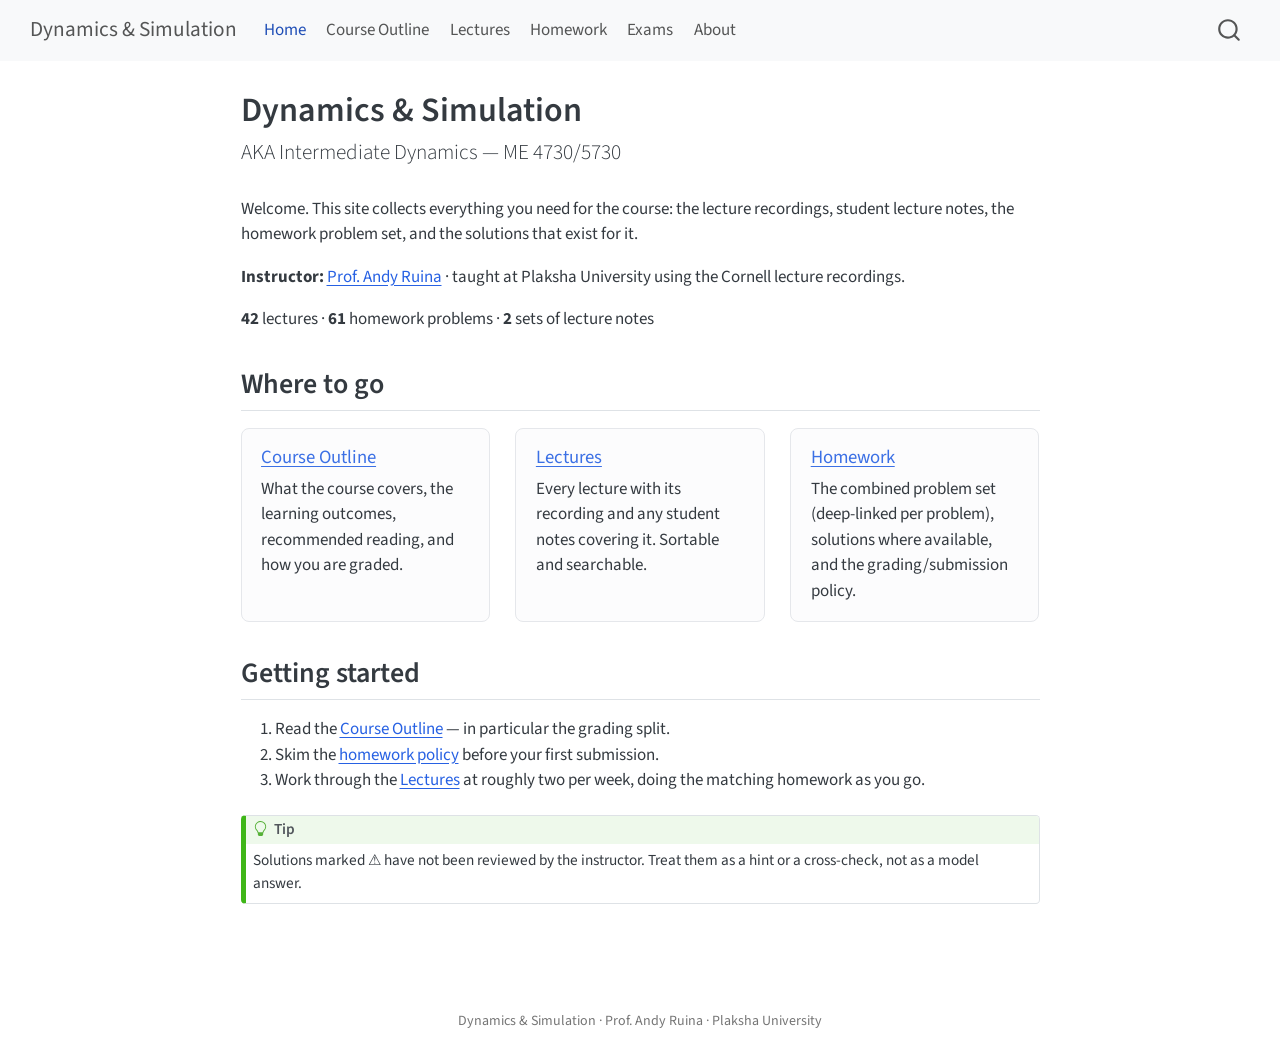
==== commit 3f0f7a0b: "Built site for gh-pages" ====
--- a/index.html
+++ b/index.html
@@ -2,7 +2,7 @@
 <html xmlns="http://www.w3.org/1999/xhtml" lang="en" xml:lang="en"><head>
 
 <meta charset="utf-8">
-<meta name="generator" content="quarto-1.10.18">
+<meta name="generator" content="quarto-1.10.19">
 
 <meta name="viewport" content="width=device-width, initial-scale=1.0, user-scalable=yes">
 
@@ -42,10 +42,10 @@
 <script src="site_libs/quarto-html/tippy.umd.min.js"></script>
 <script src="site_libs/quarto-html/anchor.min.js"></script>
 <link href="site_libs/quarto-html/tippy.css" rel="stylesheet">
-<link href="site_libs/quarto-html/quarto-syntax-highlighting-64a204ab8560d761af7679ceaba22944.css" rel="stylesheet" id="quarto-text-highlighting-styles">
+<link href="site_libs/quarto-html/quarto-syntax-highlighting-bf27225e3a48a9273f3daa8f8e829971.css" rel="stylesheet" id="quarto-text-highlighting-styles">
 <script src="site_libs/bootstrap/bootstrap.min.js"></script>
 <link href="site_libs/bootstrap/bootstrap-icons.css" rel="stylesheet">
-<link href="site_libs/bootstrap/bootstrap-55617497126496852ff9f5a59253c640.min.css" rel="stylesheet" append-hash="true" id="quarto-bootstrap" data-mode="light">
+<link href="site_libs/bootstrap/bootstrap-12a87ce4a3db8ae78ad34dc8821cdee3.min.css" rel="stylesheet" append-hash="true" id="quarto-bootstrap" data-mode="light">
 <script id="quarto-search-options" type="application/json">{
   "location": "navbar",
   "copy-button": false,
--- a/site_libs/quarto-html/quarto-syntax-highlighting-bf27225e3a48a9273f3daa8f8e829971.css
+++ b/site_libs/quarto-html/quarto-syntax-highlighting-bf27225e3a48a9273f3daa8f8e829971.css
@@ -0,0 +1,236 @@
+/* quarto syntax highlight colors */
+:root {
+  --quarto-hl-ot-color: #003B4F;
+  --quarto-hl-at-color: #657422;
+  --quarto-hl-ss-color: #20794D;
+  --quarto-hl-an-color: #5E5E5E;
+  --quarto-hl-fu-color: #4758AB;
+  --quarto-hl-st-color: #20794D;
+  --quarto-hl-cf-color: #003B4F;
+  --quarto-hl-op-color: #5E5E5E;
+  --quarto-hl-er-color: #AD0000;
+  --quarto-hl-bn-color: #AD0000;
+  --quarto-hl-al-color: #AD0000;
+  --quarto-hl-va-color: #111111;
+  --quarto-hl-bu-color: inherit;
+  --quarto-hl-ex-color: inherit;
+  --quarto-hl-pp-color: #AD0000;
+  --quarto-hl-in-color: #5E5E5E;
+  --quarto-hl-vs-color: #20794D;
+  --quarto-hl-wa-color: #5E5E5E;
+  --quarto-hl-do-color: #5E5E5E;
+  --quarto-hl-im-color: #00769E;
+  --quarto-hl-ch-color: #20794D;
+  --quarto-hl-dt-color: #AD0000;
+  --quarto-hl-fl-color: #AD0000;
+  --quarto-hl-co-color: #5E5E5E;
+  --quarto-hl-cv-color: #5E5E5E;
+  --quarto-hl-cn-color: #8f5902;
+  --quarto-hl-sc-color: #5E5E5E;
+  --quarto-hl-dv-color: #AD0000;
+  --quarto-hl-kw-color: #003B4F;
+}
+
+/* other quarto variables */
+:root {
+  --quarto-font-monospace: SFMono-Regular, Menlo, Monaco, Consolas, "Liberation Mono", "Courier New", monospace;
+}
+
+/* syntax highlight based on Pandoc's rules */
+pre > code.sourceCode > span {
+  color: #003B4F;
+}
+
+code.sourceCode > span {
+  color: #003B4F;
+}
+
+div.sourceCode,
+div.sourceCode pre.sourceCode {
+  color: #003B4F;
+}
+
+/* Normal */
+code span {
+  color: #003B4F;
+}
+
+/* Alert */
+code span.al {
+  color: #AD0000;
+  font-style: inherit;
+}
+
+/* Annotation */
+code span.an {
+  color: #5E5E5E;
+  font-style: inherit;
+}
+
+/* Attribute */
+code span.at {
+  color: #657422;
+  font-style: inherit;
+}
+
+/* BaseN */
+code span.bn {
+  color: #AD0000;
+  font-style: inherit;
+}
+
+/* BuiltIn */
+code span.bu {
+  font-style: inherit;
+}
+
+/* ControlFlow */
+code span.cf {
+  color: #003B4F;
+  font-weight: bold;
+  font-style: inherit;
+}
+
+/* Char */
+code span.ch {
+  color: #20794D;
+  font-style: inherit;
+}
+
+/* Constant */
+code span.cn {
+  color: #8f5902;
+  font-style: inherit;
+}
+
+/* Comment */
+code span.co {
+  color: #5E5E5E;
+  font-style: inherit;
+}
+
+/* CommentVar */
+code span.cv {
+  color: #5E5E5E;
+  font-style: italic;
+}
+
+/* Documentation */
+code span.do {
+  color: #5E5E5E;
+  font-style: italic;
+}
+
+/* DataType */
+code span.dt {
+  color: #AD0000;
+  font-style: inherit;
+}
+
+/* DecVal */
+code span.dv {
+  color: #AD0000;
+  font-style: inherit;
+}
+
+/* Error */
+code span.er {
+  color: #AD0000;
+  font-style: inherit;
+}
+
+/* Extension */
+code span.ex {
+  font-style: inherit;
+}
+
+/* Float */
+code span.fl {
+  color: #AD0000;
+  font-style: inherit;
+}
+
+/* Function */
+code span.fu {
+  color: #4758AB;
+  font-style: inherit;
+}
+
+/* Import */
+code span.im {
+  color: #00769E;
+  font-style: inherit;
+}
+
+/* Information */
+code span.in {
+  color: #5E5E5E;
+  font-style: inherit;
+}
+
+/* Keyword */
+code span.kw {
+  color: #003B4F;
+  font-weight: bold;
+  font-style: inherit;
+}
+
+/* Operator */
+code span.op {
+  color: #5E5E5E;
+  font-style: inherit;
+}
+
+/* Other */
+code span.ot {
+  color: #003B4F;
+  font-style: inherit;
+}
+
+/* Preprocessor */
+code span.pp {
+  color: #AD0000;
+  font-style: inherit;
+}
+
+/* SpecialChar */
+code span.sc {
+  color: #5E5E5E;
+  font-style: inherit;
+}
+
+/* SpecialString */
+code span.ss {
+  color: #20794D;
+  font-style: inherit;
+}
+
+/* String */
+code span.st {
+  color: #20794D;
+  font-style: inherit;
+}
+
+/* Variable */
+code span.va {
+  color: #111111;
+  font-style: inherit;
+}
+
+/* VerbatimString */
+code span.vs {
+  color: #20794D;
+  font-style: inherit;
+}
+
+/* Warning */
+code span.wa {
+  color: #5E5E5E;
+  font-style: italic;
+}
+
+.prevent-inlining {
+  content: "</";
+}
+
+/*# sourceMappingURL=8be38f48d34c45af72792cbd699585e7.css.map */
